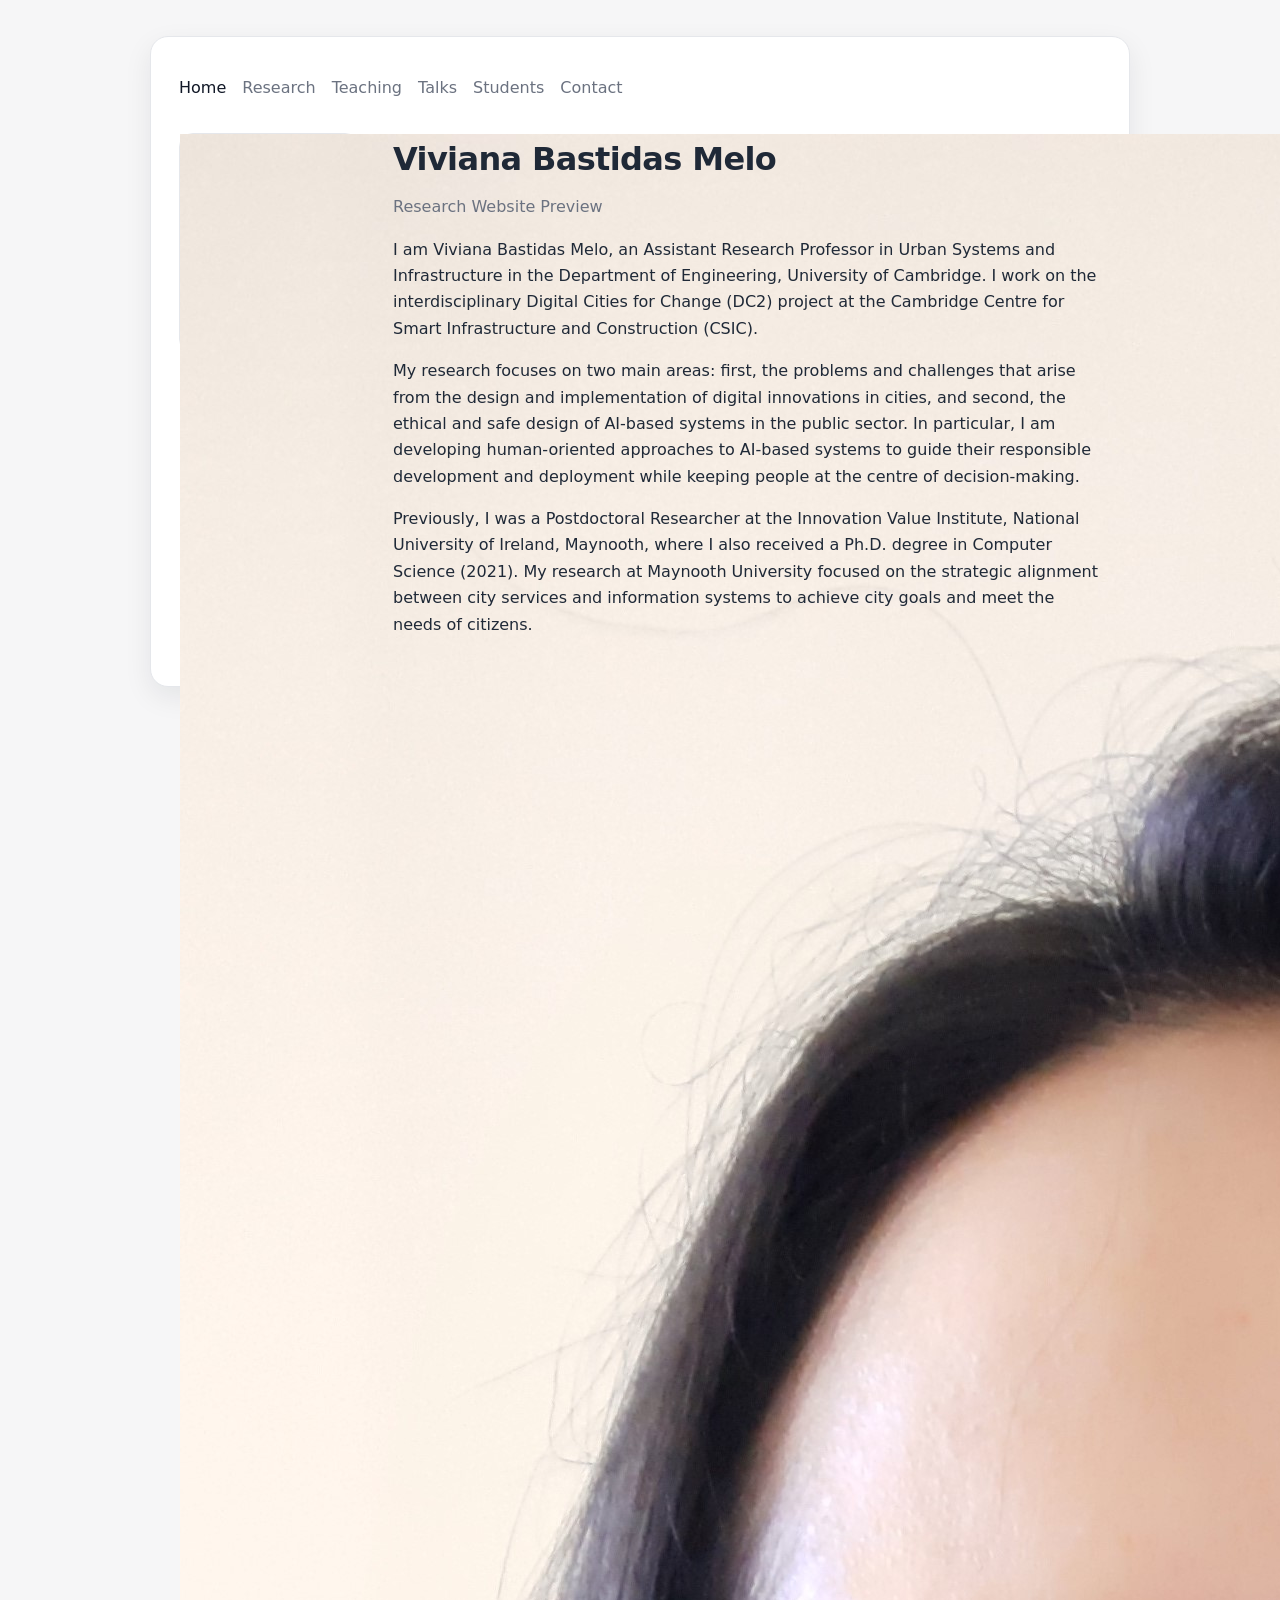
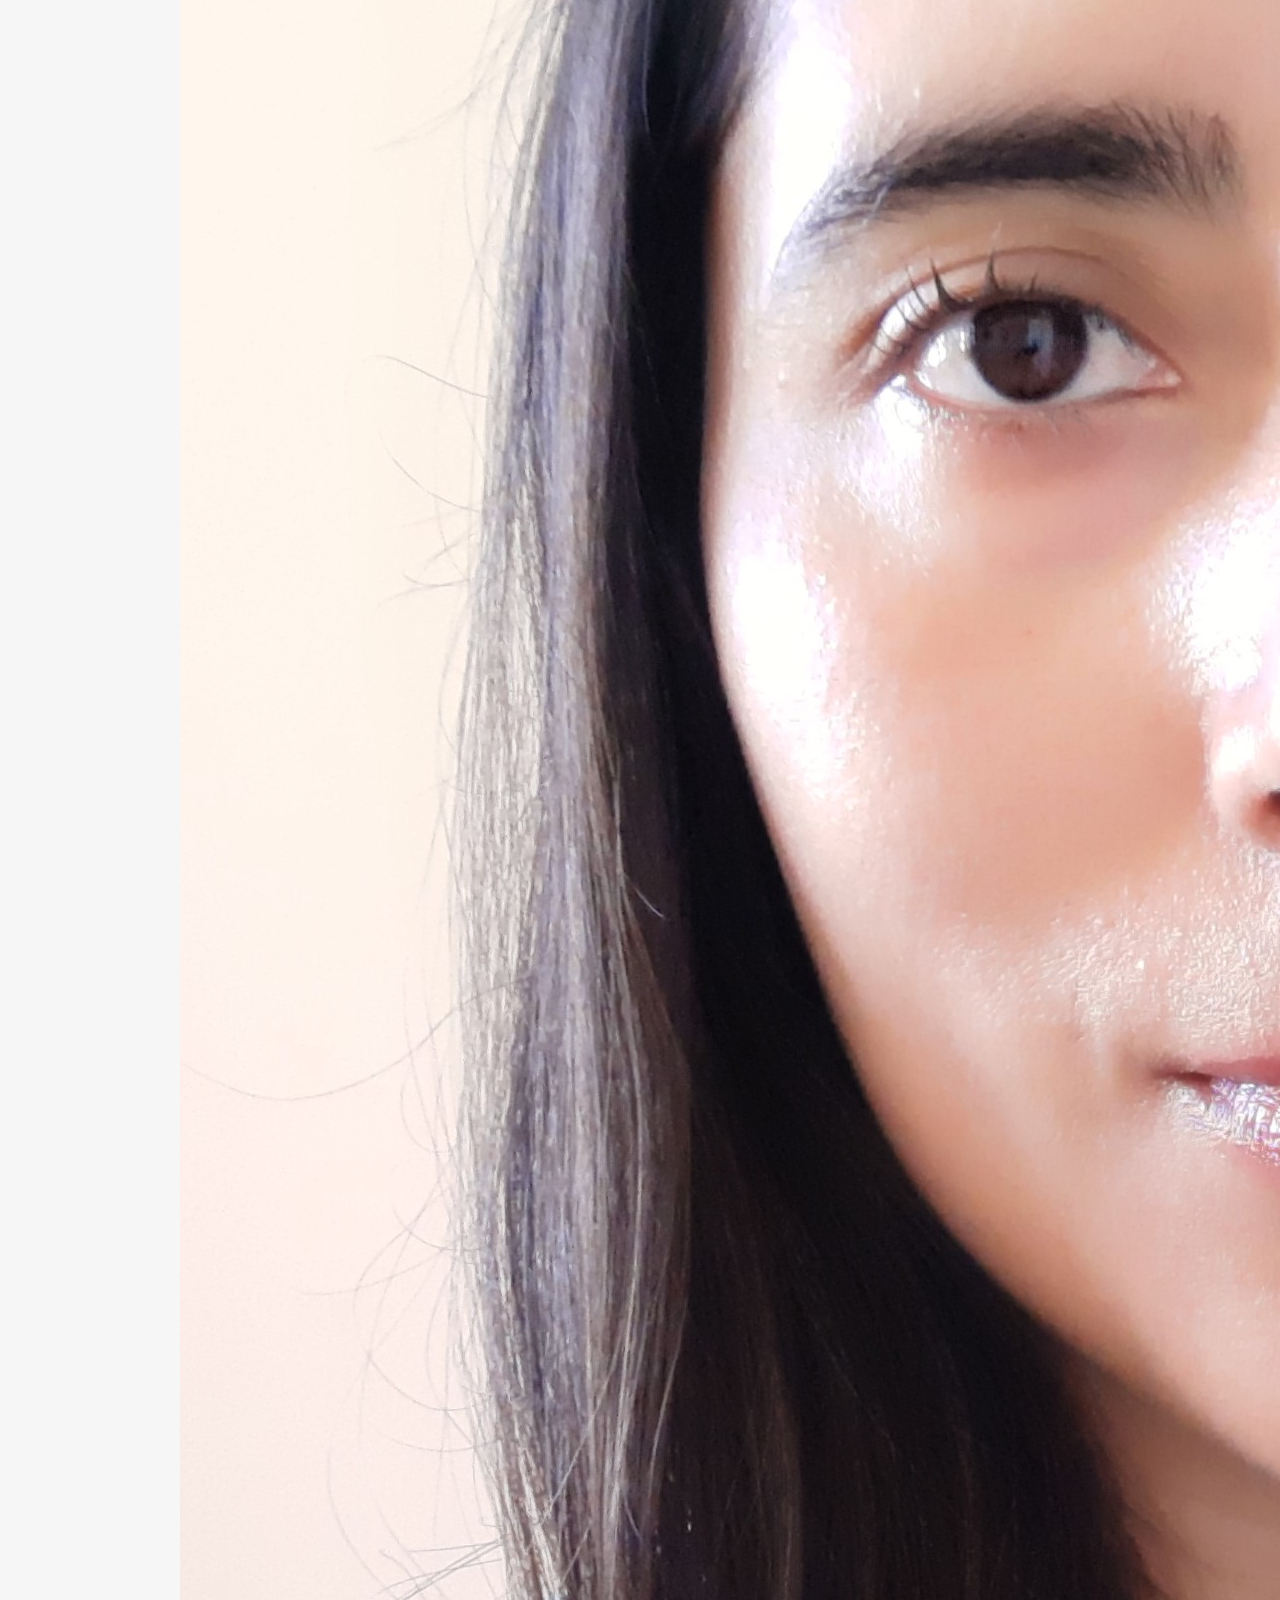
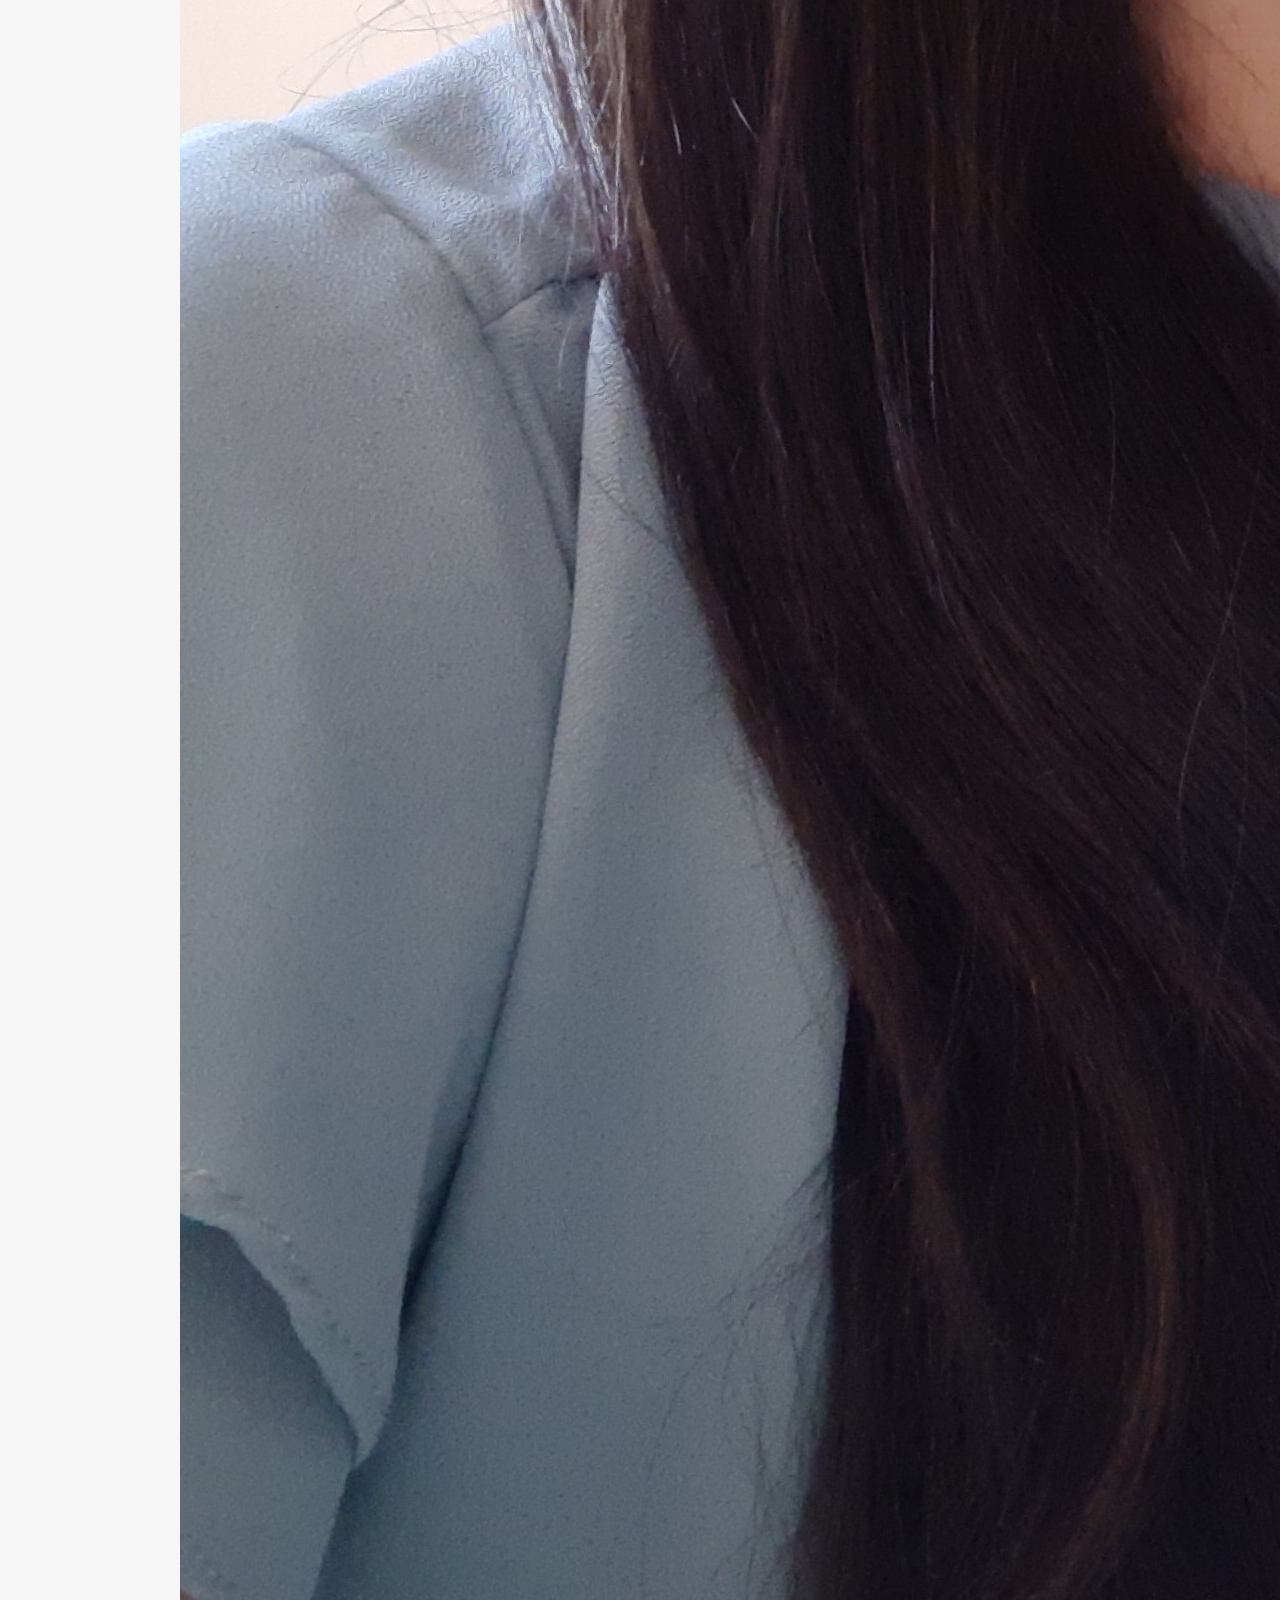
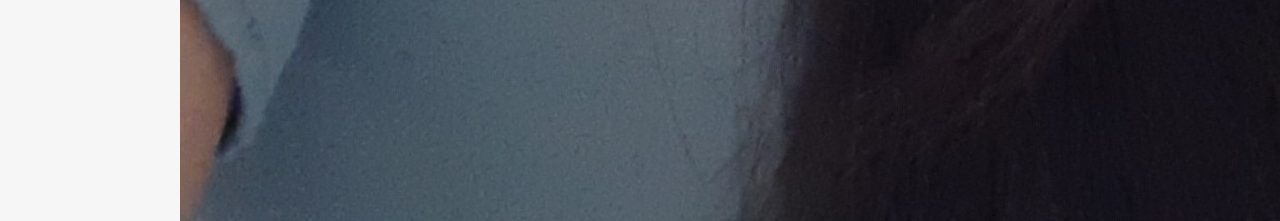
==== index.html @ 29bd0879 "Update index.html" ====
<!doctype html>
<html lang="en">
<head>
  <meta charset="utf-8" />
  <meta name="viewport" content="width=device-width, initial-scale=1" />
  <title>Viviana Bastidas Melo | Modern Profile</title>
  <link id="themeStylesheet" rel="stylesheet" href="styles.css" />
</head>
<body>
  <main class="container">
    <nav class="menu">
      <a class="active" href="#">Home</a>
      <a href="research.html">Research</a>
      <a href="#">Teaching</a>
      <a href="#">Talks</a>
      <a href="#">Students</a>
      <a href="#">Contact</a>
    </nav>

    <section class="home-layout">
      <div class="photo-placeholder">
        <img class="profile-photo" src="Viviana_Photo.jpg" alt="Viviana Bastidas Melo" />
      </div>
      <div>
        <h1>Viviana Bastidas Melo</h1>
        <p class="muted">Research Website Preview</p>
        <p>         
          I am Viviana Bastidas Melo, an Assistant Research Professor in Urban Systems and Infrastructure in the Department of Engineering, University of Cambridge. I work on the interdisciplinary Digital Cities for Change (DC2) project at the Cambridge Centre for Smart Infrastructure and Construction (CSIC).
        </p>
        <p>
          My research focuses on two main areas: first, the problems and challenges that arise from the design and implementation of digital innovations in cities, and second, the ethical and safe design of AI-based systems in the public sector. In particular, I am developing human-oriented approaches to AI-based systems to guide their responsible development and deployment while keeping people at the centre of decision-making. 
        </p>
        <p>
          Previously, I was a Postdoctoral Researcher at the Innovation Value Institute, National University of Ireland, Maynooth, where I also received a Ph.D. degree in Computer Science (2021). My research at Maynooth University focused on the strategic alignment between city services and information systems to achieve city goals and meet the needs of citizens.
        </p>
      </div>
    </section>
  </main>
</body>
</html>
---- styles.css ----
:root {
  --page-bg: #f6f6f7;
  --card: #ffffff;
  --text: #1f2937;
  --muted: #6b7280;
  --border: #e5e7eb;
  --menu-link: #6b7280;
  --menu-link-hover: #111827;
  --menu-link-active: #111827;
  --shadow: 0 10px 28px rgba(17, 24, 39, 0.08);
}

* { box-sizing: border-box; }

body {
  margin: 0;
  background: var(--page-bg);
  color: var(--text);
  font-family: "Inter", "Segoe UI", system-ui, sans-serif;
  line-height: 1.65;
}

.container {
  max-width: 980px;
  margin: 36px auto;
  padding: 32px 28px;
  background: var(--card);
  border: 1px solid var(--border);
  border-radius: 18px;
  box-shadow: var(--shadow);
}

.theme-switcher {
  display: flex;
  gap: 10px;
  align-items: center;
  justify-content: flex-end;
  margin-bottom: 18px;
}

.theme-switcher label {
  color: var(--muted);
  font-size: 14px;
}

.theme-switcher select {
  border: 1px solid var(--border);
  border-radius: 8px;
  padding: 6px 10px;
  background: #ffffff;
  color: var(--text);
}

.menu {
  display: flex;
  gap: 16px;
  flex-wrap: wrap;
  margin-bottom: 26px;
}

.menu a {
  text-decoration: none;
  color: var(--menu-link);
  padding: 6px 0;
  font-weight: 500;
  transition: color 0.18s ease;
}

.menu a:hover {
  color: var(--menu-link-hover);
  text-decoration: underline;
  text-underline-offset: 3px;
}

.menu a.active {
  color: var(--menu-link-active);
}

.home-layout {
  display: grid;
  grid-template-columns: 190px 1fr;
  gap: 24px;
  align-items: start;
}

.photo-placeholder {
  width: 180px;
  height: 220px;
  border: 1px solid var(--border);
  border-radius: 14px;
  display: grid;
  place-items: center;
  color: var(--muted);
  background: #f8fafc;
  font-size: 14px;
}

h1 {
  margin: 0 0 8px 0;
  font-size: 2rem;
  letter-spacing: -0.02em;
}

.muted { color: var(--muted); margin-top: 0; }

@media (max-width: 760px) {
  .container {
    margin: 12px;
    padding: 20px 16px;
  }

  .home-layout { grid-template-columns: 1fr; }
}
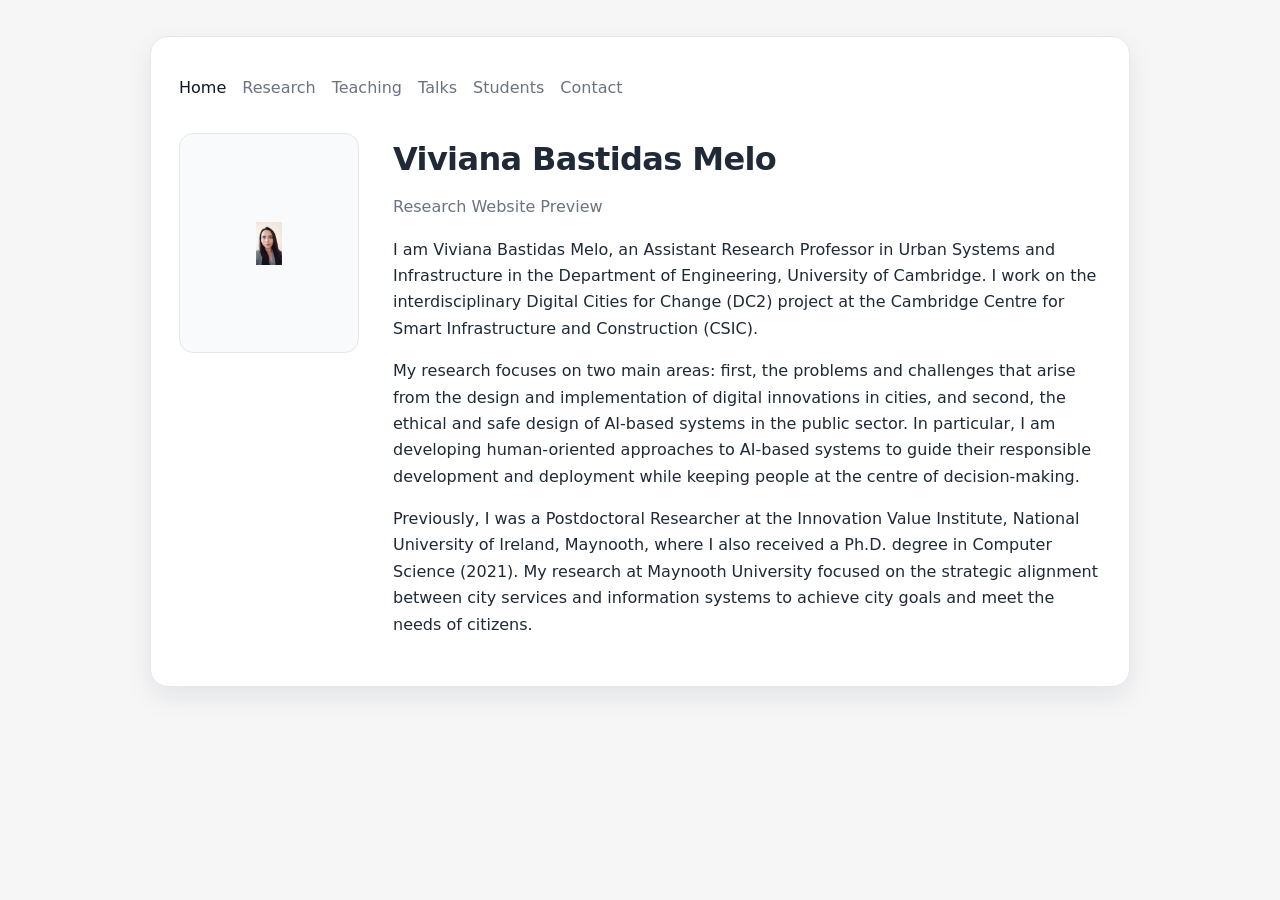
==== commit 01884ce5: "Update index.html" ====
--- a/index.html
+++ b/index.html
@@ -19,7 +19,7 @@
 
     <section class="home-layout">
       <div class="photo-placeholder">
-        <img class="profile-photo" src="Viviana_Photo.jpg" alt="Viviana Bastidas Melo" />
+        <img class="profile-photo" src="Viviana_Photo.jpg" alt="Viviana Bastidas Melo" width="15%" height="20%"/>
       </div>
       <div>
         <h1>Viviana Bastidas Melo</h1>
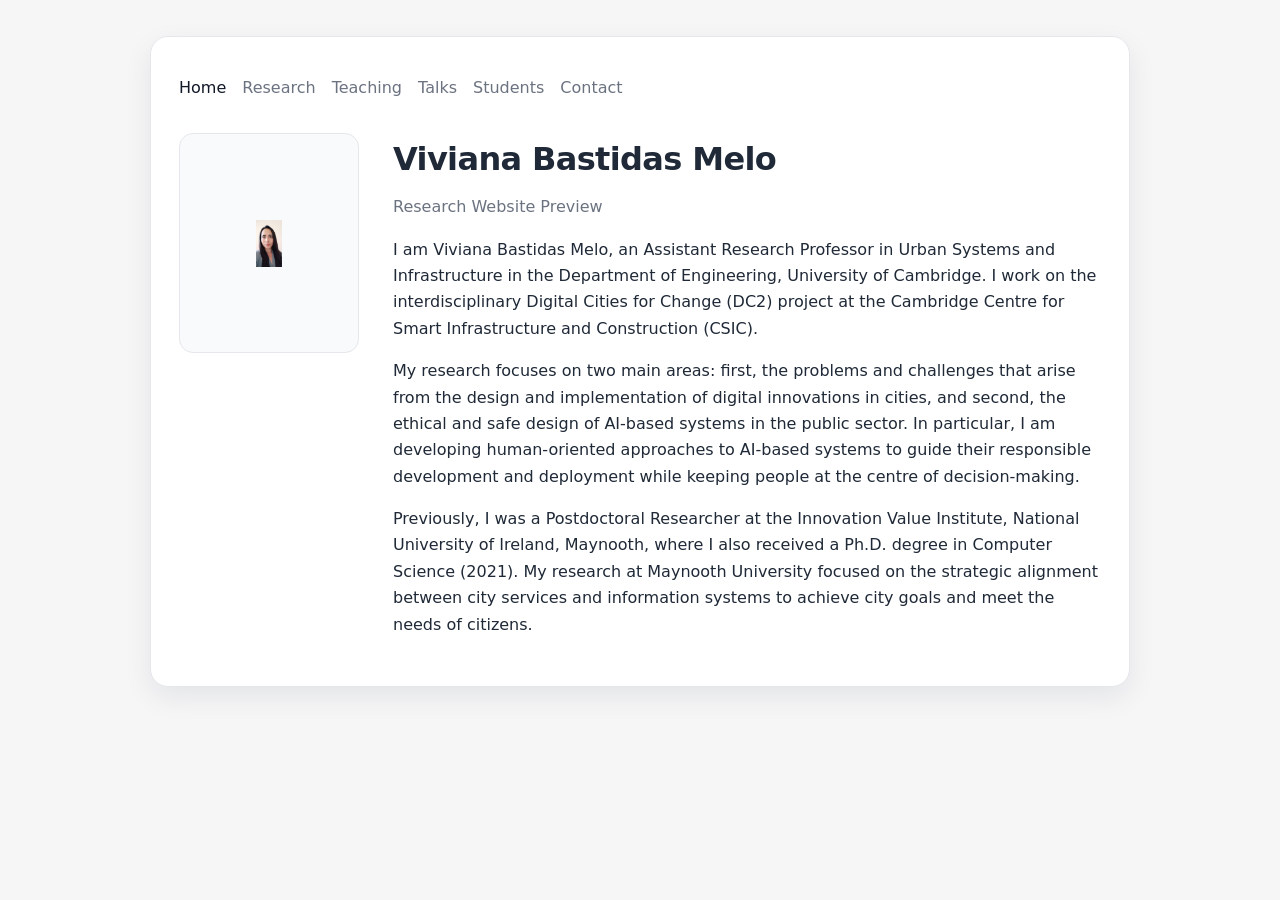
==== commit ee122d27: "Update index.html" ====
--- a/index.html
+++ b/index.html
@@ -19,7 +19,7 @@
 
     <section class="home-layout">
       <div class="photo-placeholder">
-        <img class="profile-photo" src="Viviana_Photo.jpg" alt="Viviana Bastidas Melo" width="15%" height="20%"/>
+        <img class="profile-photo" src="Viviana_Photo.jpg" alt="Viviana Bastidas Melo" width="15%" height="auto"/>
       </div>
       <div>
         <h1>Viviana Bastidas Melo</h1>
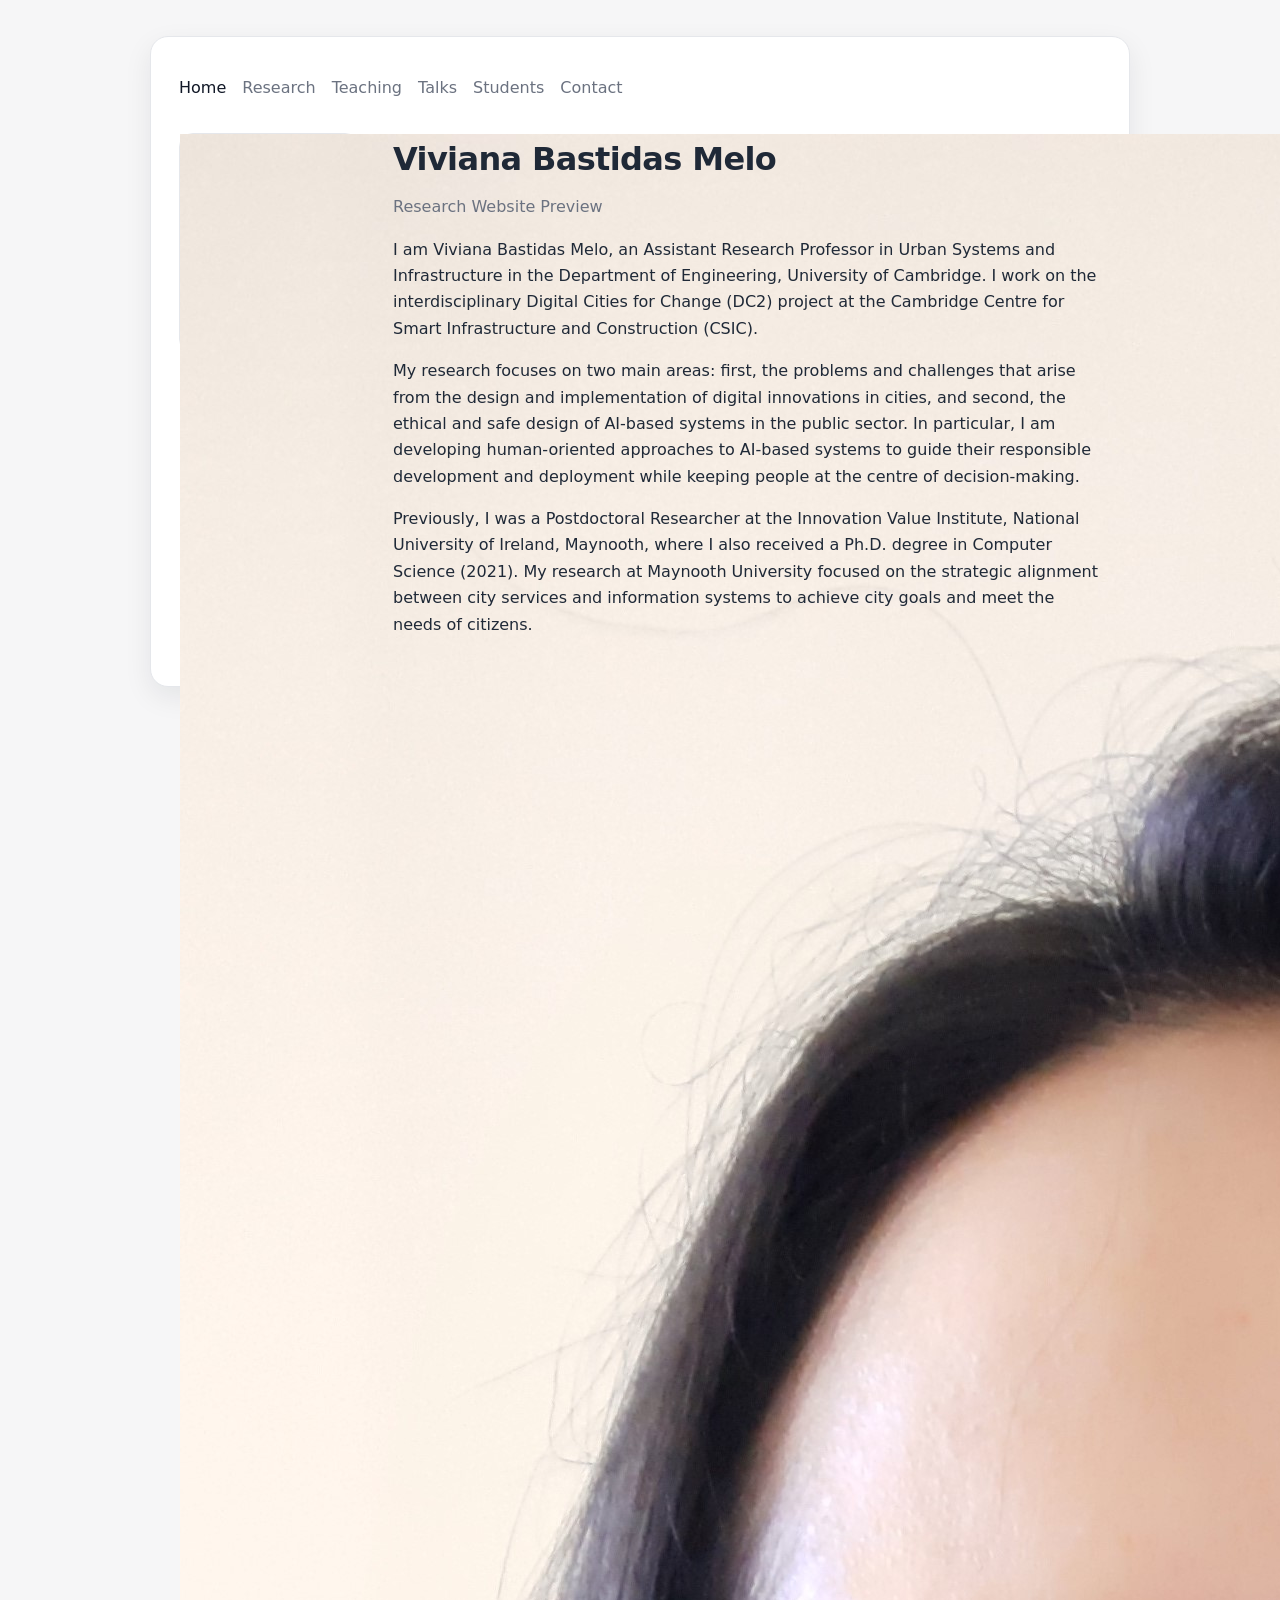
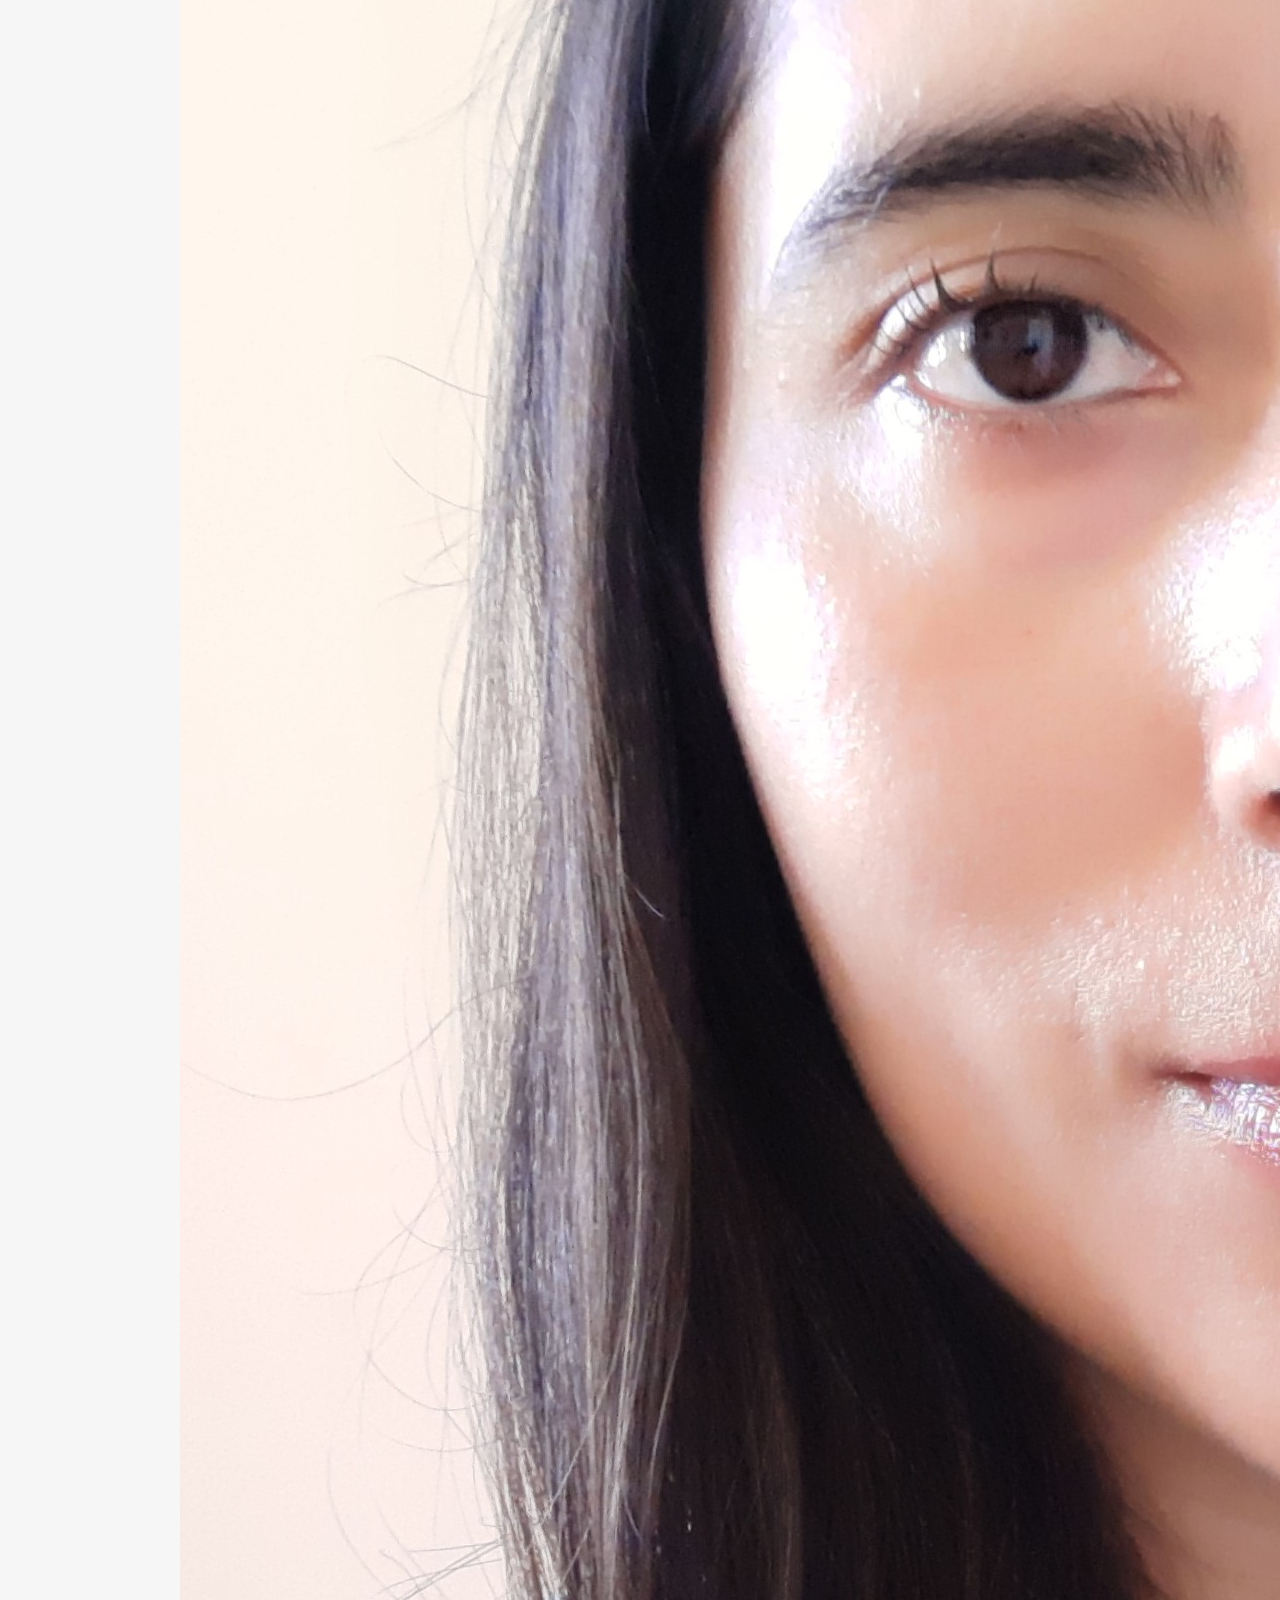
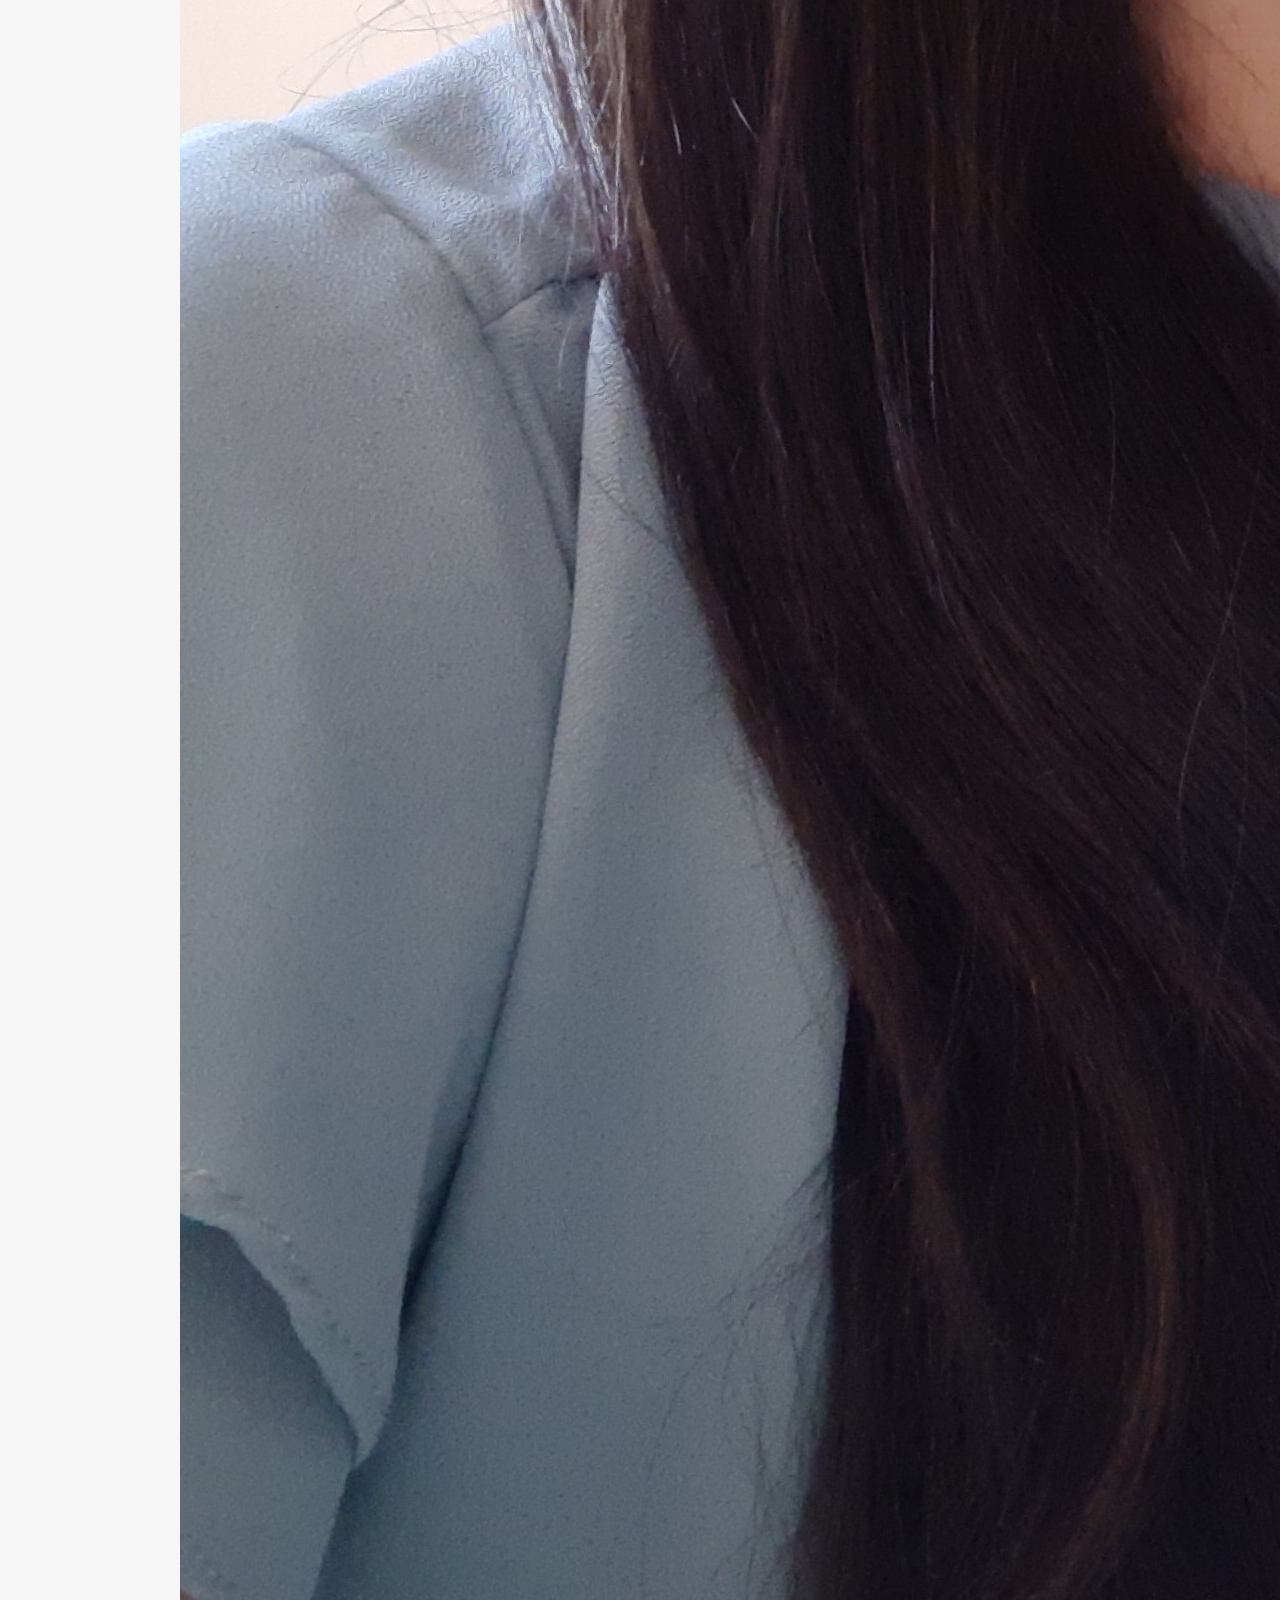
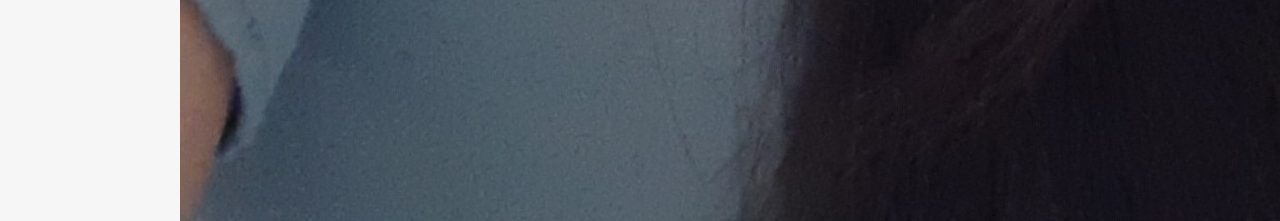
==== commit 7a73c117: "Update index.html" ====
--- a/index.html
+++ b/index.html
@@ -19,7 +19,7 @@
 
     <section class="home-layout">
       <div class="photo-placeholder">
-        <img class="profile-photo" src="Viviana_Photo.jpg" alt="Viviana Bastidas Melo" width="15%" height="auto"/>
+        <img class="profile-photo" src="Viviana_Photo.jpg" alt="Viviana Bastidas Melo" width="auto" height="auto"/>
       </div>
       <div>
         <h1>Viviana Bastidas Melo</h1>
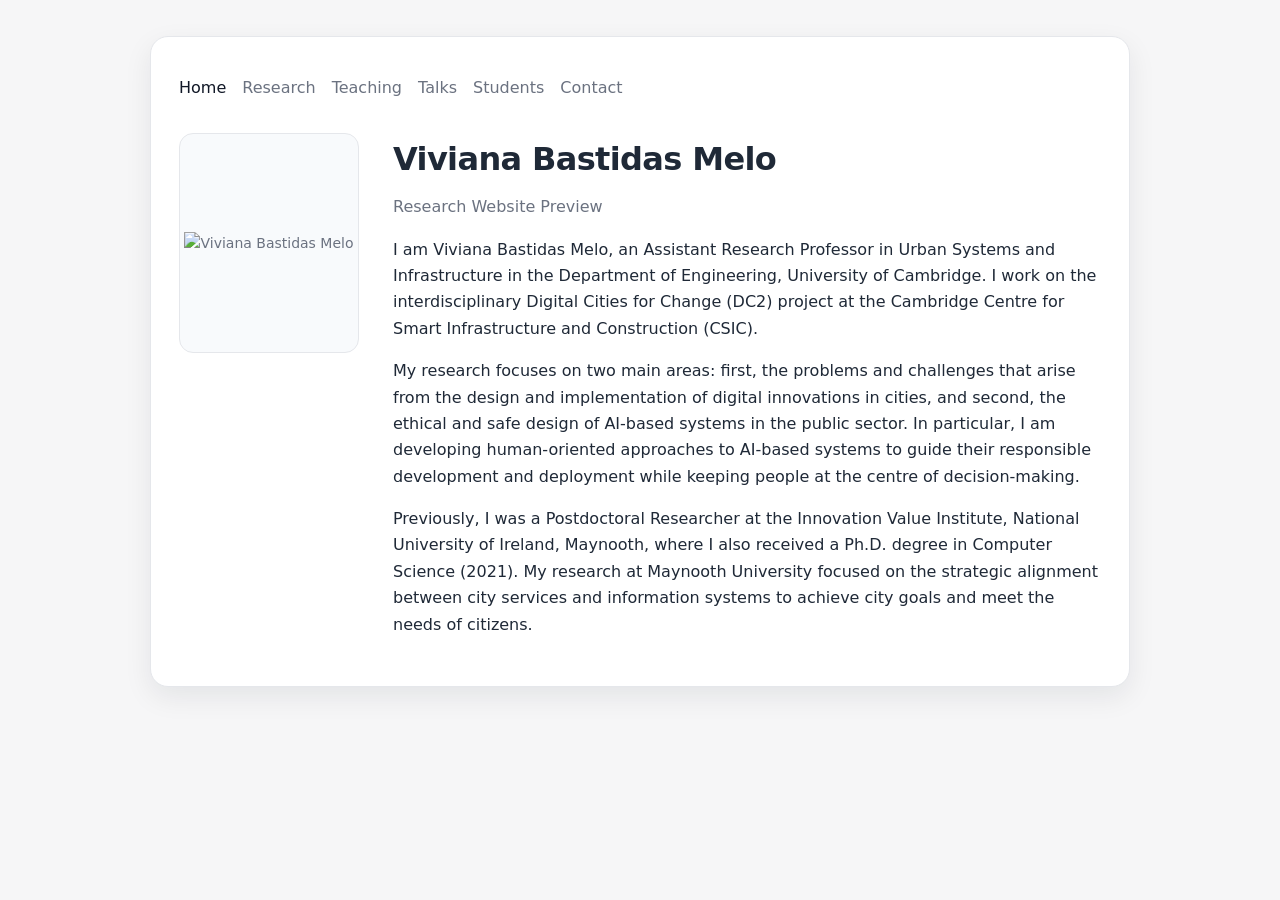
==== commit ffaaefb0: "Update index.html" ====
--- a/index.html
+++ b/index.html
@@ -19,7 +19,7 @@
 
     <section class="home-layout">
       <div class="photo-placeholder">
-        <img class="profile-photo" src="Viviana_Photo.jpg" alt="Viviana Bastidas Melo" width="auto" height="auto"/>
+        <img class="profile-photo" src="photo.jpg" alt="Viviana Bastidas Melo" width="auto" height="auto"/>
       </div>
       <div>
         <h1>Viviana Bastidas Melo</h1>
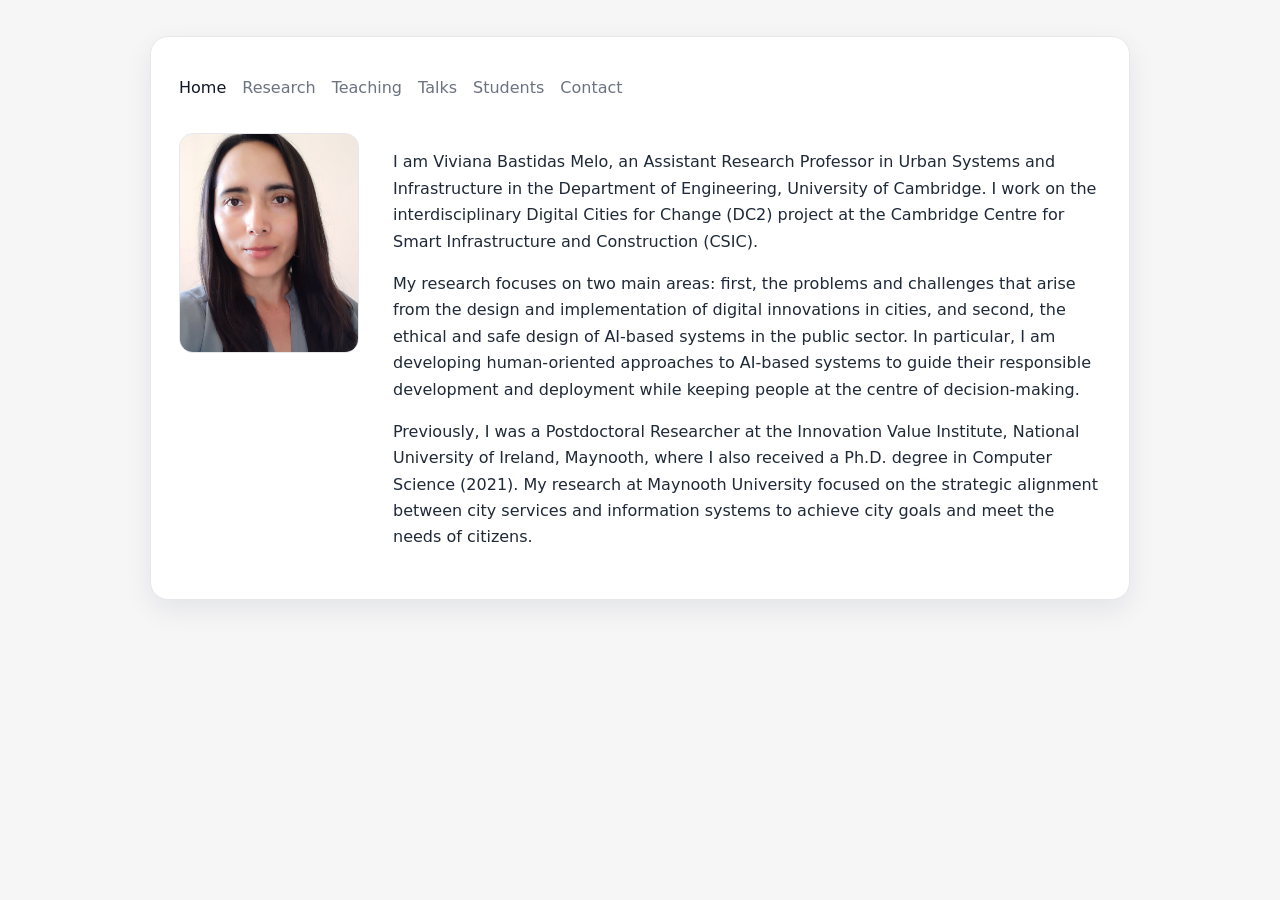
==== commit d31e3ce7: "Update index.html" ====
--- a/index.html
+++ b/index.html
@@ -21,9 +21,7 @@
       <div class="photo-placeholder">
         <img class="profile-photo" src="photo.jpg" alt="Viviana Bastidas Melo" width="auto" height="auto"/>
       </div>
-      <div>
-        <h1>Viviana Bastidas Melo</h1>
-        <p class="muted">Research Website Preview</p>
+      <div>        
         <p>         
           I am Viviana Bastidas Melo, an Assistant Research Professor in Urban Systems and Infrastructure in the Department of Engineering, University of Cambridge. I work on the interdisciplinary Digital Cities for Change (DC2) project at the Cambridge Centre for Smart Infrastructure and Construction (CSIC).
         </p>
--- a/styles.css
+++ b/styles.css
@@ -88,11 +88,15 @@
   height: 220px;
   border: 1px solid var(--border);
   border-radius: 14px;
-  display: grid;
-  place-items: center;
-  color: var(--muted);
+  overflow: hidden;
   background: #f8fafc;
-  font-size: 14px;
+}
+
+.profile-photo {
+  width: 100%;
+  height: 100%;
+  display: block;
+  object-fit: cover;
 }
 
 h1 {
@@ -103,6 +107,65 @@
 
 .muted { color: var(--muted); margin-top: 0; }
 
+.projects-list {
+  list-style: none;
+  padding: 0;
+  margin: 14px 0 0 0;
+  display: grid;
+  gap: 8px;
+}
+
+.projects-list li {
+  list-style: none;
+}
+
+.projects-list li::marker {
+  content: "";
+}
+
+.project-item {
+  border-bottom: 1px solid var(--border);
+  padding: 0 0 8px 0;
+}
+
+.project-item details {
+  width: 100%;
+}
+
+.project-item summary {
+  cursor: pointer;
+  color: var(--menu-link-hover);
+  text-decoration: underline;
+  text-underline-offset: 3px;
+  font-size: 1.04rem;
+  font-weight: 500;
+}
+
+.project-item summary:hover {
+  color: var(--text);
+}
+
+.project-item details p {
+  margin: 8px 0 0 18px;
+}
+
+.project-item details a {
+  color: var(--menu-link-hover);
+  text-decoration: underline;
+  text-underline-offset: 3px;
+}
+
+.project-item details a:hover {
+  color: var(--text);
+}
+
+.project-meta {
+  margin-top: 16px;
+  margin-bottom: 8px;
+  color: var(--muted);
+  font-size: 0.92rem;
+}
+
 @media (max-width: 760px) {
   .container {
     margin: 12px;
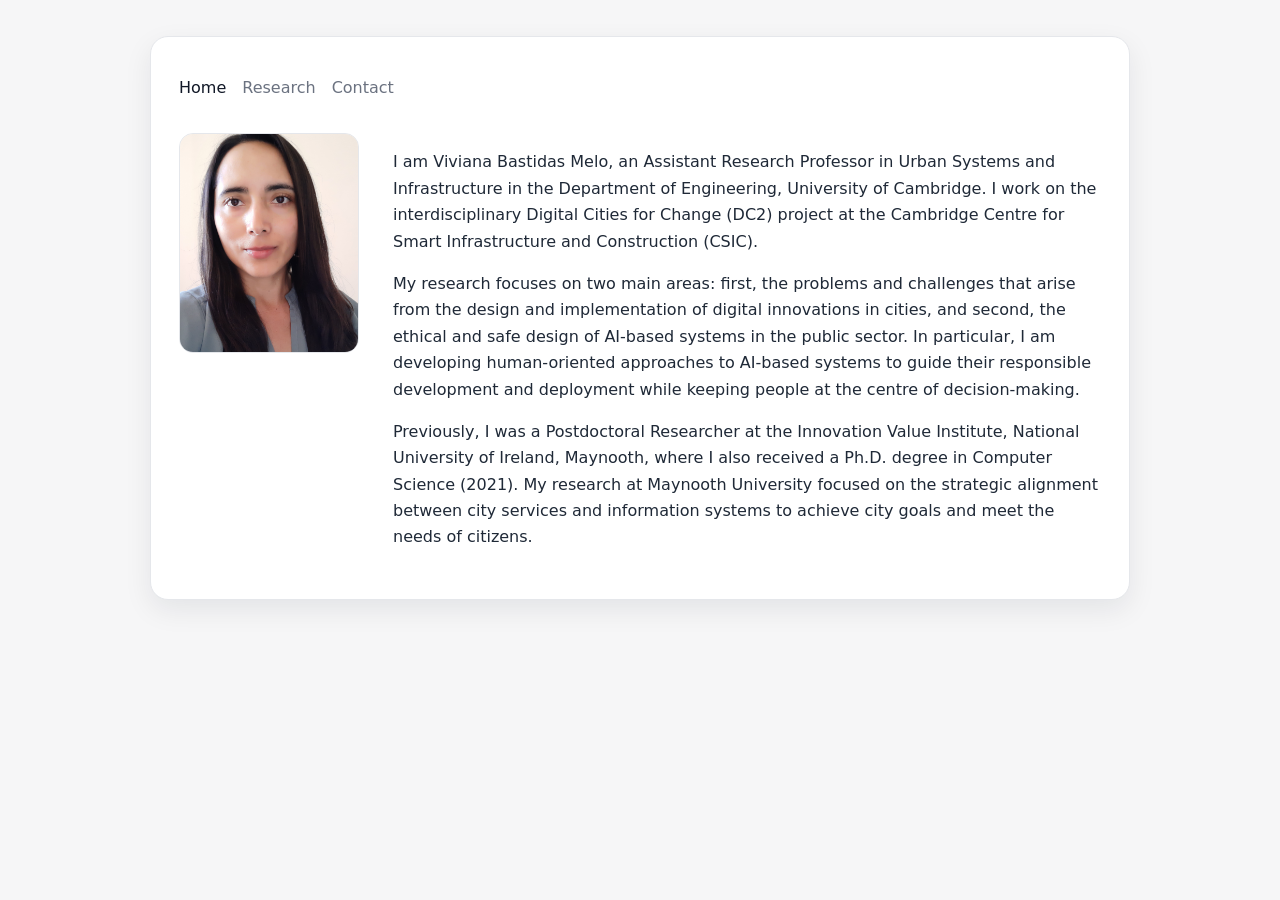
==== commit 07c99633: "Update index.html" ====
--- a/index.html
+++ b/index.html
@@ -11,9 +11,6 @@
     <nav class="menu">
       <a class="active" href="#">Home</a>
       <a href="research.html">Research</a>
-      <a href="#">Teaching</a>
-      <a href="#">Talks</a>
-      <a href="#">Students</a>
       <a href="#">Contact</a>
     </nav>
 
--- a/styles.css
+++ b/styles.css
@@ -150,13 +150,13 @@
 }
 
 .project-item details a {
-  color: var(--menu-link-hover);
+  color: #2563eb;
   text-decoration: underline;
   text-underline-offset: 3px;
 }
 
 .project-item details a:hover {
-  color: var(--text);
+  color: #1d4ed8;
 }
 
 .project-meta {
